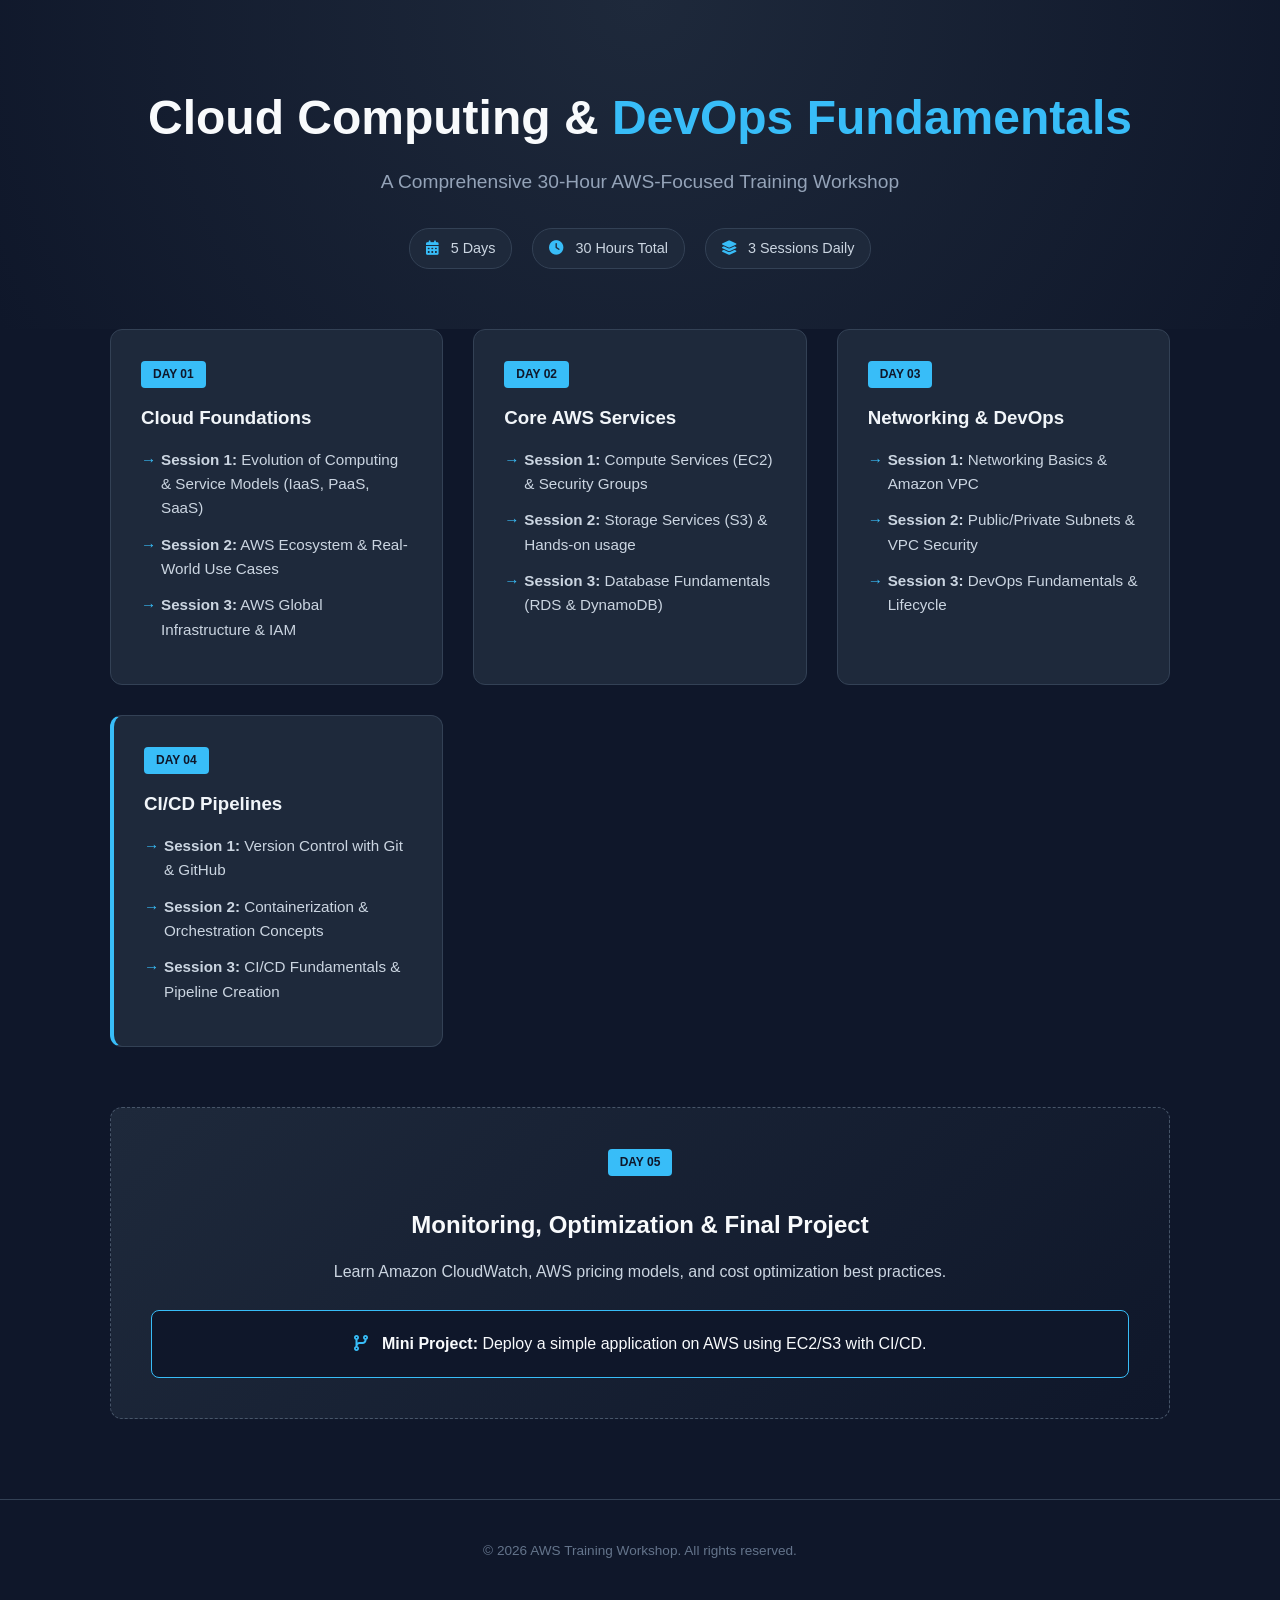
==== index.html @ e9f92349 "Rename syllabuswebsite.html to index.html" ====
<!DOCTYPE html>
<html lang="en">
<head>
    <meta charset="UTF-8">
    <meta name="viewport" content="width=device-width, initial-scale=1.0">
    <title>Cloud & DevOps Workshop | AWS Fundamentals</title>
    <link rel="stylesheet" href="style.css">
    <link rel="stylesheet" href="https://cdnjs.cloudflare.com/ajax/libs/font-awesome/6.0.0/css/all.min.css">
</head>
<link rel="stylesheet" href="websitecss.css">
<body>

    <header class="hero">
        <div class="container">
            <h1 class="main-title">Cloud Computing & <span>DevOps Fundamentals</span></h1>
            <p class="subtitle">A Comprehensive 30-Hour AWS-Focused Training Workshop</p>
            <div class="meta-tags">
                <span><i class="fas fa-calendar-alt"></i> 5 Days</span>
                <span><i class="fas fa-clock"></i> 30 Hours Total</span>
                <span><i class="fas fa-layer-group"></i> 3 Sessions Daily</span>
            </div>
        </div>
    </header>

    <section class="syllabus-grid container">
        <div class="card">
            <div class="day-tag">Day 01</div>
            <h3>Cloud Foundations</h3>
            <ul>
                <li><strong>Session 1:</strong> Evolution of Computing & Service Models (IaaS, PaaS, SaaS)</li>
                <li><strong>Session 2:</strong> AWS Ecosystem & Real-World Use Cases</li>
                <li><strong>Session 3:</strong> AWS Global Infrastructure & IAM</li>
            </ul>
        </div>

        <div class="card">
            <div class="day-tag">Day 02</div>
            <h3>Core AWS Services</h3>
            <ul>
                <li><strong>Session 1:</strong> Compute Services (EC2) & Security Groups</li>
                <li><strong>Session 2:</strong> Storage Services (S3) & Hands-on usage</li>
                <li><strong>Session 3:</strong> Database Fundamentals (RDS & DynamoDB)</li>
            </ul>
        </div>

        <div class="card">
            <div class="day-tag">Day 03</div>
            <h3>Networking & DevOps</h3>
            <ul>
                <li><strong>Session 1:</strong> Networking Basics & Amazon VPC</li>
                <li><strong>Session 2:</strong> Public/Private Subnets & VPC Security</li>
                <li><strong>Session 3:</strong> DevOps Fundamentals & Lifecycle</li>
            </ul>
        </div>

        <div class="card highlight">
            <div class="day-tag">Day 04</div>
            <h3>CI/CD Pipelines</h3>
            <ul>
                <li><strong>Session 1:</strong> Version Control with Git & GitHub</li>
                <li><strong>Session 2:</strong> Containerization & Orchestration Concepts</li>
                <li><strong>Session 3:</strong> CI/CD Fundamentals & Pipeline Creation</li>
            </ul>
        </div>
    </section>

    <section class="final-project container">
        <div class="project-box">
            <div class="day-tag">Day 05</div>
            <h2>Monitoring, Optimization & Final Project</h2>
            <div class="project-details">
                <p>Learn Amazon CloudWatch, AWS pricing models, and cost optimization best practices.</p>
                <div class="featured-task">
                    <strong><i class="fas fa-code-branch"></i> Mini Project:</strong> 
                    Deploy a simple application on AWS using EC2/S3 with CI/CD.
                </div>
            </div>
        </div>
    </section>

    <footer>
        <p>&copy; 2026 AWS Training Workshop. All rights reserved.</p>
    </footer>

</body>
</html>
---- websitecss.css ----
/* General Reset */
* {
    margin: 0;
    padding: 0;
    box-sizing: border-box;
}

body {
    font-family: 'Segoe UI', Tahoma, Geneva, Verdana, sans-serif;
    background-color: #0f172a;
    color: #cbd5e1;
    line-height: 1.6;
}

.container {
    max-width: 1100px;
    margin: 0 auto;
    padding: 0 20px;
}

/* Header/Hero */
.hero {
    padding: 80px 0 60px;
    text-align: center;
    background: radial-gradient(circle at top, #1e293b 0%, #0f172a 100%);
}

.main-title {
    font-size: 3rem;
    color: #f8fafc;
    margin-bottom: 10px;
}

.main-title span {
    color: #38bdf8;
}

.subtitle {
    font-size: 1.2rem;
    color: #94a3b8;
    margin-bottom: 30px;
}

.meta-tags {
    display: flex;
    justify-content: center;
    gap: 20px;
    font-size: 0.9rem;
}

.meta-tags span {
    background: #1e293b;
    padding: 8px 16px;
    border-radius: 20px;
    border: 1px solid #334155;
}

.meta-tags i {
    color: #38bdf8;
    margin-right: 8px;
}

/* Syllabus Grid */
.syllabus-grid {
    display: grid;
    grid-template-columns: repeat(auto-fit, minmax(300px, 1fr));
    gap: 30px;
    padding-bottom: 60px;
}

.card {
    background: #1e293b;
    padding: 30px;
    border-radius: 12px;
    border: 1px solid #334155;
    transition: transform 0.3s ease, border-color 0.3s ease;
}

.card:hover {
    transform: translateY(-5px);
    border-color: #38bdf8;
}

.card.highlight {
    border-left: 4px solid #38bdf8;
}

.day-tag {
    display: inline-block;
    background: #38bdf8;
    color: #0f172a;
    font-weight: bold;
    font-size: 0.75rem;
    padding: 4px 12px;
    border-radius: 4px;
    margin-bottom: 15px;
    text-transform: uppercase;
}

.card h3 {
    color: #f1f5f9;
    margin-bottom: 15px;
}

.card ul {
    list-style: none;
}

.card ul li {
    font-size: 0.95rem;
    margin-bottom: 12px;
    padding-left: 20px;
    position: relative;
}

.card ul li::before {
    content: "→";
    position: absolute;
    left: 0;
    color: #38bdf8;
}

/* Final Project Section */
.final-project {
    margin-bottom: 80px;
}

.project-box {
    background: linear-gradient(135deg, #1e293b 0%, #0f172a 100%);
    padding: 40px;
    border-radius: 12px;
    border: 1px dashed #475569;
    text-align: center;
}

.project-box h2 {
    color: #f8fafc;
    margin: 15px 0;
}

.featured-task {
    margin-top: 25px;
    background: #0f172a;
    padding: 20px;
    border-radius: 8px;
    border: 1px solid #38bdf8;
    color: #f8fafc;
}

.featured-task i {
    margin-right: 10px;
    color: #38bdf8;
}

/* Footer */
footer {
    text-align: center;
    padding: 40px 0;
    border-top: 1px solid #334155;
    color: #64748b;
    font-size: 0.85rem;
}

/* Responsive */
@media (max-width: 768px) {
    .main-title { font-size: 2rem; }
    .meta-tags { flex-direction: column; align-items: center; }
}
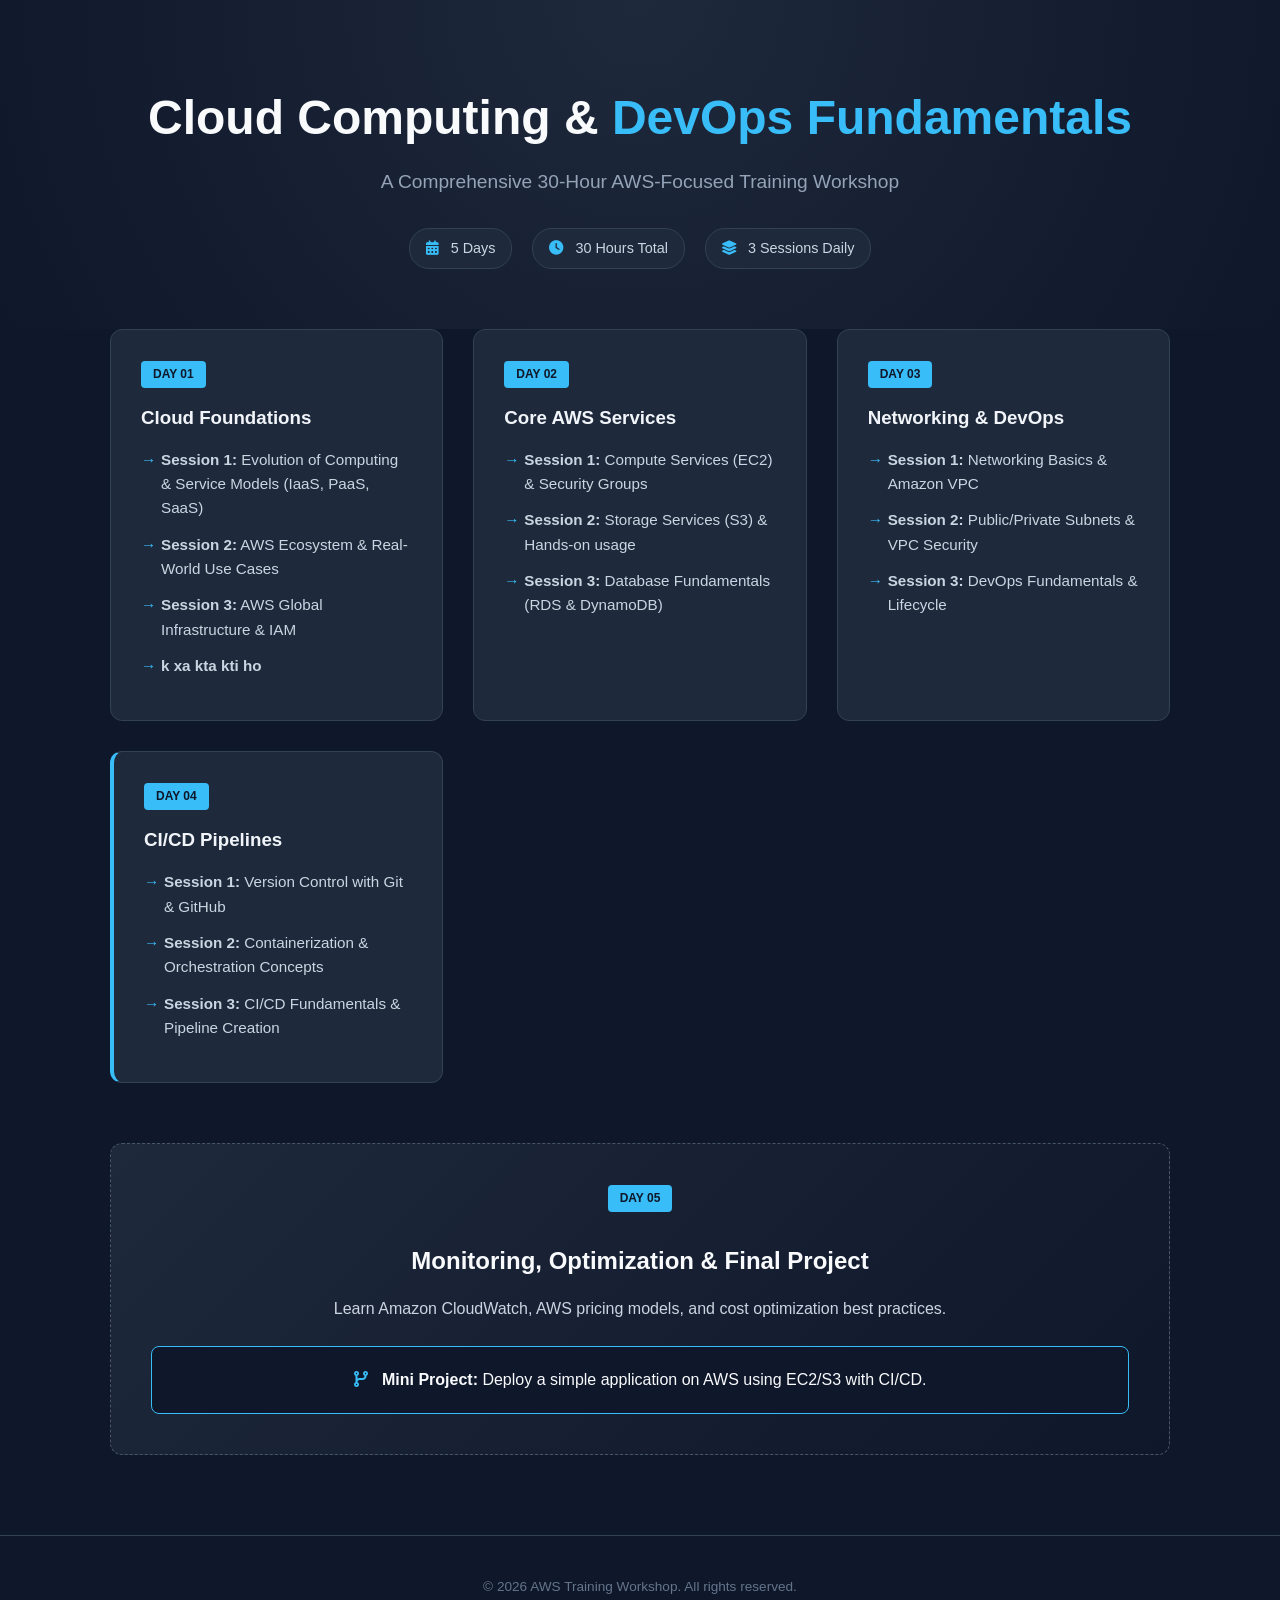
==== commit 93aef65b: "Update index.html" ====
--- a/index.html
+++ b/index.html
@@ -30,6 +30,7 @@
                 <li><strong>Session 1:</strong> Evolution of Computing & Service Models (IaaS, PaaS, SaaS)</li>
                 <li><strong>Session 2:</strong> AWS Ecosystem & Real-World Use Cases</li>
                 <li><strong>Session 3:</strong> AWS Global Infrastructure & IAM</li>
+                <li><strong> k xa kta kti ho</strong></li>
             </ul>
         </div>
 
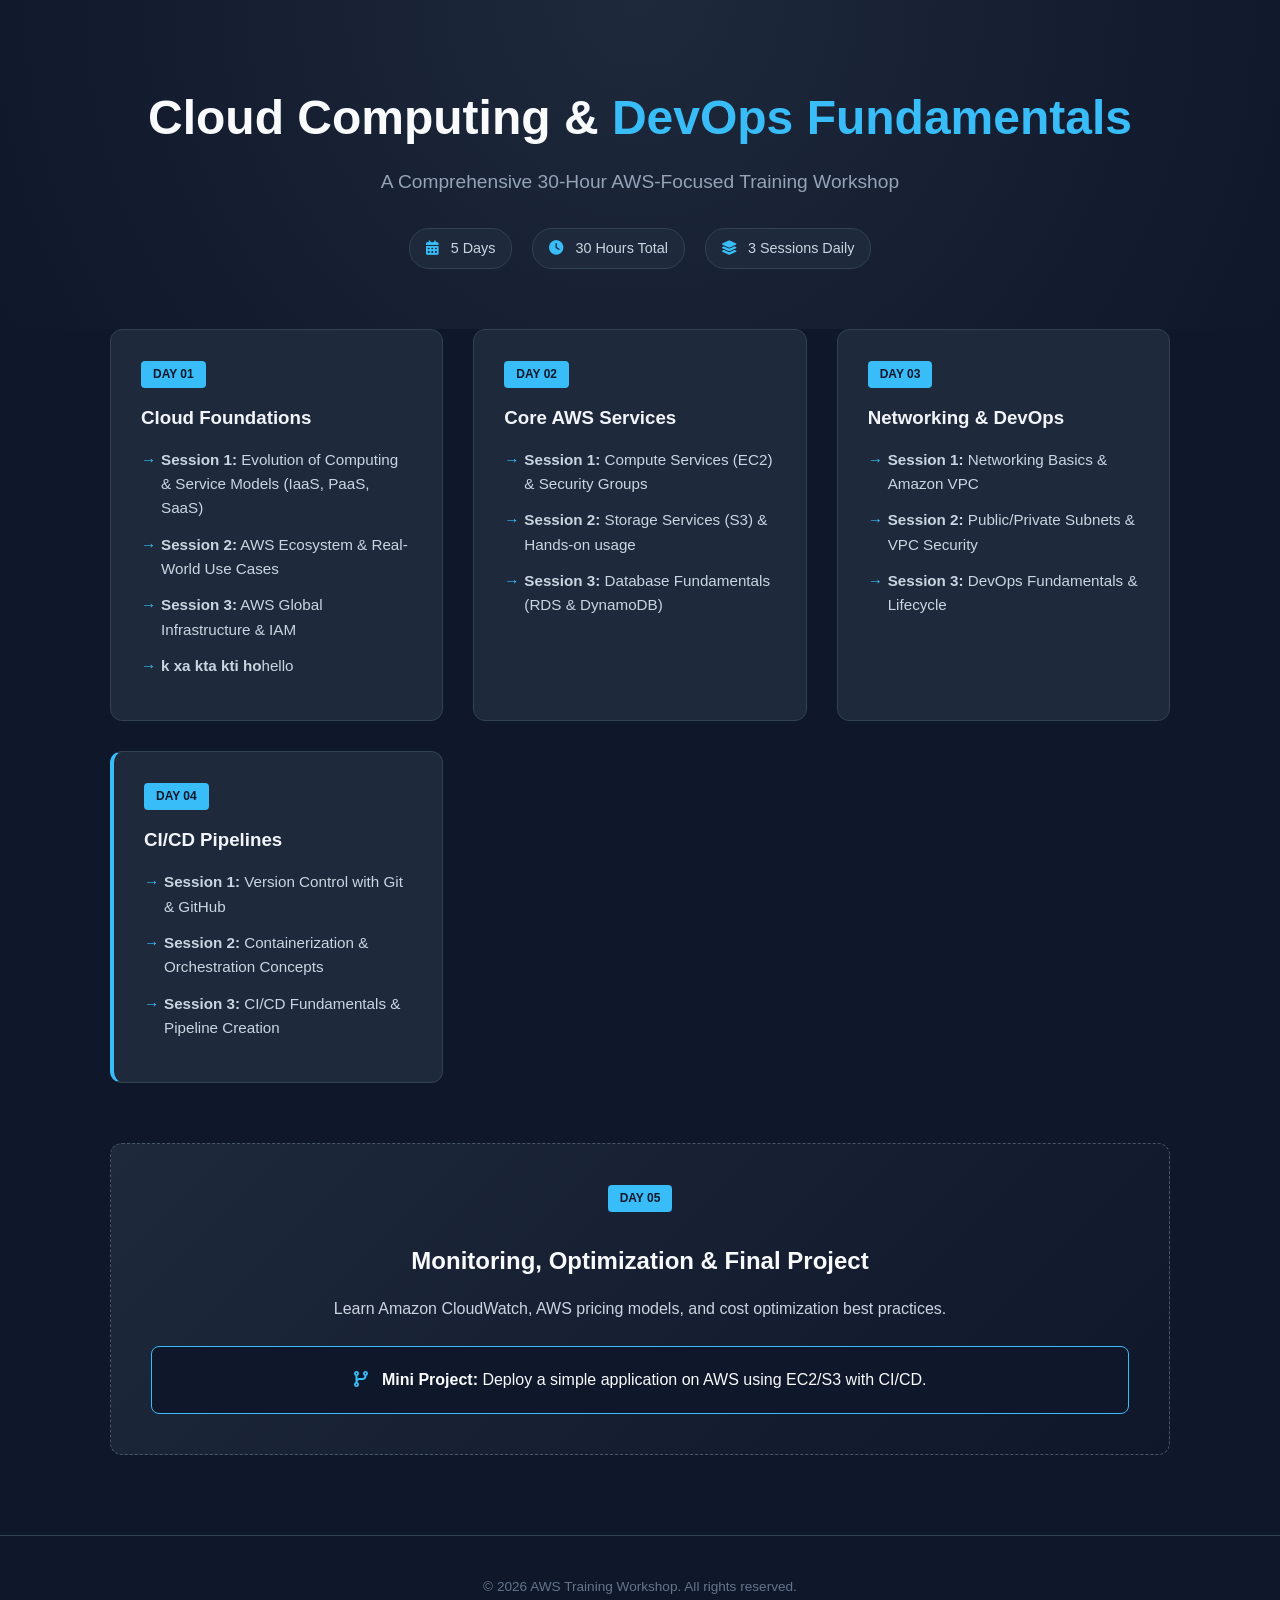
==== commit 55f5b9b3: "Update index.html" ====
--- a/index.html
+++ b/index.html
@@ -30,7 +30,7 @@
                 <li><strong>Session 1:</strong> Evolution of Computing & Service Models (IaaS, PaaS, SaaS)</li>
                 <li><strong>Session 2:</strong> AWS Ecosystem & Real-World Use Cases</li>
                 <li><strong>Session 3:</strong> AWS Global Infrastructure & IAM</li>
-                <li><strong> k xa kta kti ho</strong></li>
+                <li><strong> k xa kta kti ho</strong>hello</li>
             </ul>
         </div>
 
